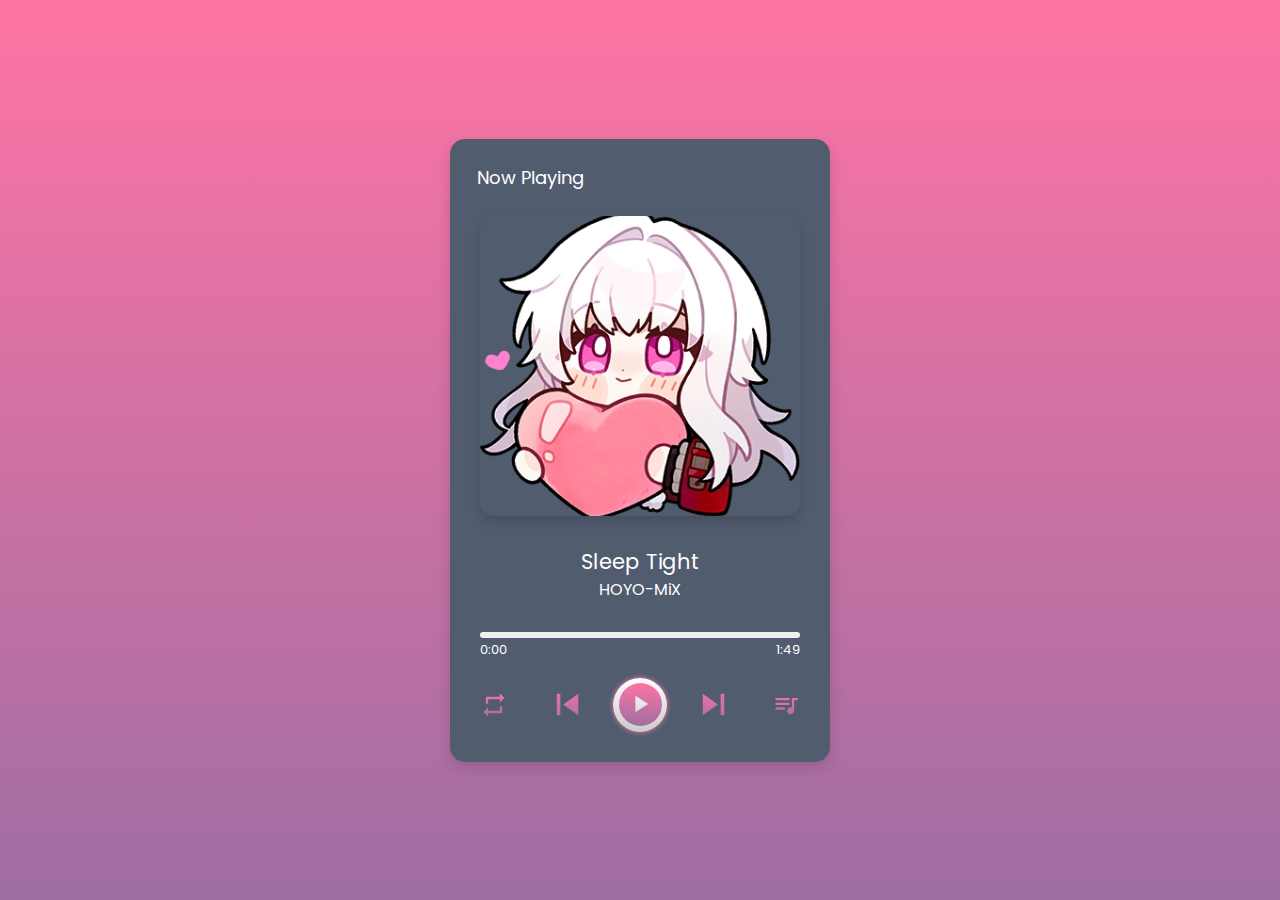
==== index.html @ b8c6e51e "All Update" ====
<!DOCTYPE html>
<!-- Coding By CodingNepal - youtube.com/codingnepal -->
<html lang="en">
<head>
  <meta charset="UTF-8">
  <meta name="viewport" content="width=device-width, initial-scale=1.0">
  <title>Honkai: Star rail player</title>
  <link rel="stylesheet" href="style.css">
  <link rel="stylesheet" href="https://fonts.googleapis.com/icon?family=Material+Icons">
</head>
<body>
  <div class="wrapper">
    <div class="top-bar">
      <span>Now Playing</span>
    </div>
    <div class="img-area">
      <img src="" alt="">
    </div>
    <div class="song-details">
      <p class="name"></p>
      <p class="artist"></p>
    </div>
    <div class="progress-area">
      <div class="progress-bar">
        <audio id="main-audio" src=""></audio>
      </div>
      <div class="song-timer">
        <span class="current-time">0:00</span>
        <span class="max-duration">0:00</span>
      </div>
    </div>
    <div class="controls">
      <i id="repeat-plist" class="material-icons" title="Playlist looped">repeat</i>
      <i id="prev" class="material-icons">skip_previous</i>
      <div class="play-pause">
        <i class="material-icons play">play_arrow</i>
      </div>
      <i id="next" class="material-icons">skip_next</i>
      <i id="more-music" class="material-icons">queue_music</i>
    </div>
    <div class="music-list">
    </div>
  </div>

  <script src="js/music-list.js"></script>
  <script src="js/script.js"></script>

</body>
</html>
---- style.css ----
@import url('https://fonts.googleapis.com/css2?family=Poppins:wght@200;300;400;500;600;700&display=swap');
*{
  margin: 0;
  padding: 0;
  box-sizing: border-box;
  font-family: "Poppins", sans-serif;
}
*::before, *::after{
  padding: 0;
  margin: 0;
}
:root{
  --pink: #ff74a4;
  --violet: #9f6ea3;
  --lightblack: #515C6F;
  --white: #ffffff;
  --darkwhite: #cecaca;
  --pinkshadow: #ffcbdd;
  --lightbshadow: rgba(0,0,0,0.15);
}
body{
  display: flex;
  align-items: center;
  justify-content: center;
  min-height: 100vh;
  background: linear-gradient(var(--pink) 0%, var(--violet) 100%);
}
.wrapper{
  width: 380px;
  padding: 25px 30px;
  overflow: hidden;
  position: relative;
  border-radius: 15px;
  background: var(--lightblack);
  box-shadow: 0px 6px 15px var(--lightbshadow);
}
.wrapper i{
  cursor: pointer;
}
.top-bar, .progress-area .song-timer, 
.controls, .music-list .header, .music-list ul li{
  display: flex;
  align-items: center;
  justify-content: space-between;
}
.top-bar i{
  font-size: 30px;
  color: var(--white);
}
.top-bar i:first-child{
  margin-left: -7px;
}
.top-bar span{
  font-size: 18px;
  margin-left: -3px;
  color: var(--white);
}
.img-area{
  width: 100%;
  height: 300px;
  overflow: hidden;
  margin-top: 25px;
  border-radius: 15px;
  box-shadow: 0px 6px 12px var(--lightbshadow);
}
.img-area img{
  width: 100%;
  height: 100%;
  object-fit: cover;
}
.song-details{
  text-align: center;
  margin: 30px 0;
}
.song-details p{
  color: var(--white);
}
.song-details .name{
  font-size: 21px;
}
.progress-area{
  height: 6px;
  width: 100%;
  border-radius: 50px;
  background: #f0f0f0;
  cursor: pointer;
}
.progress-area .progress-bar{
  height: inherit;
  width: 0%;
  position: relative;
  border-radius: inherit;
  background: linear-gradient(90deg, var(--pink) 0%, var(--violet) 100%);
}
.progress-bar::before{
  content: "";
  position: absolute;
  height: 12px;
  width: 12px;
  border-radius: 50%;
  top: 50%;
  right: -5px;
  z-index: 2;
  opacity: 0;
  pointer-events: none;
  transform: translateY(-50%);
  background: inherit;
  transition: opacity 0.2s ease;
}
.progress-area:hover .progress-bar::before{
  opacity: 1;
  pointer-events: auto;
}
.progress-area .song-timer{
  margin-top: 2px;
}
.song-timer span{
  font-size: 13px;
  color: var(--white);
}
.controls{
  margin: 40px 0 5px 0;
}
.controls i{
  font-size: 28px;
  user-select: none;
  background: linear-gradient(var(--pink) 0%, var(--violet) 100%);
  background-clip: text;
  -webkit-background-clip: text;
  -webkit-text-fill-color: transparent;
}
.controls i:nth-child(2),
.controls i:nth-child(4){
  font-size: 43px;
}
.controls #prev{
  margin-right: -13px;
}
.controls #next{
  margin-left: -13px;
}
.controls .play-pause{
  height: 54px;
  width: 54px;
  display: flex;
  cursor: pointer;
  align-items: center;
  justify-content: center;
  border-radius: 50%;
  background: linear-gradient(var(--white) 0%, var(--darkwhite) 100%);
  box-shadow: 0px 0px 5px var(--pink);
}
.play-pause::before{
  position: absolute;
  content: "";
  height: 43px;
  width: 43px;
  border-radius: inherit;
  background: linear-gradient(var(--pink) 0%, var(--violet) 100%);
}
.play-pause i{
  height: 43px;
  width: 43px;
  line-height: 43px;
  text-align: center;
  background: inherit;
  background-clip: text;
  -webkit-background-clip: text;
  -webkit-text-fill-color: transparent;
  position: absolute;
}
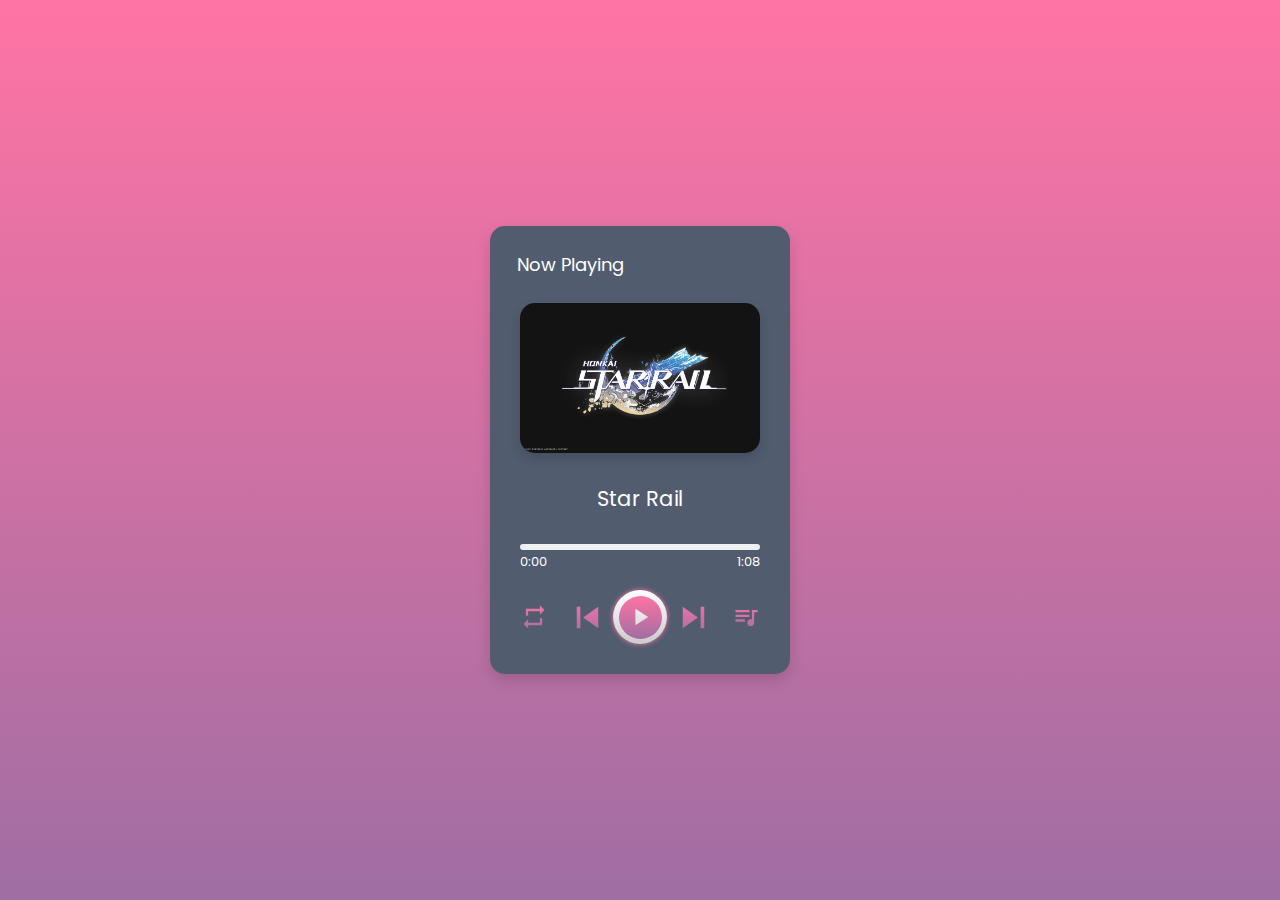
==== commit f6936a26: "update" ====
--- a/index.html
+++ b/index.html
@@ -18,7 +18,6 @@
     </div>
     <div class="song-details">
       <p class="name"></p>
-      <p class="artist"></p>
     </div>
     <div class="progress-area">
       <div class="progress-bar">
@@ -38,8 +37,6 @@
       <i id="next" class="material-icons">skip_next</i>
       <i id="more-music" class="material-icons">queue_music</i>
     </div>
-    <div class="music-list">
-    </div>
   </div>
 
   <script src="js/music-list.js"></script>
--- a/style.css
+++ b/style.css
@@ -26,7 +26,7 @@
   background: linear-gradient(var(--pink) 0%, var(--violet) 100%);
 }
 .wrapper{
-  width: 380px;
+  width: 300px;
   padding: 25px 30px;
   overflow: hidden;
   position: relative;
@@ -57,7 +57,7 @@
 }
 .img-area{
   width: 100%;
-  height: 300px;
+  height: 150px;
   overflow: hidden;
   margin-top: 25px;
   border-radius: 15px;
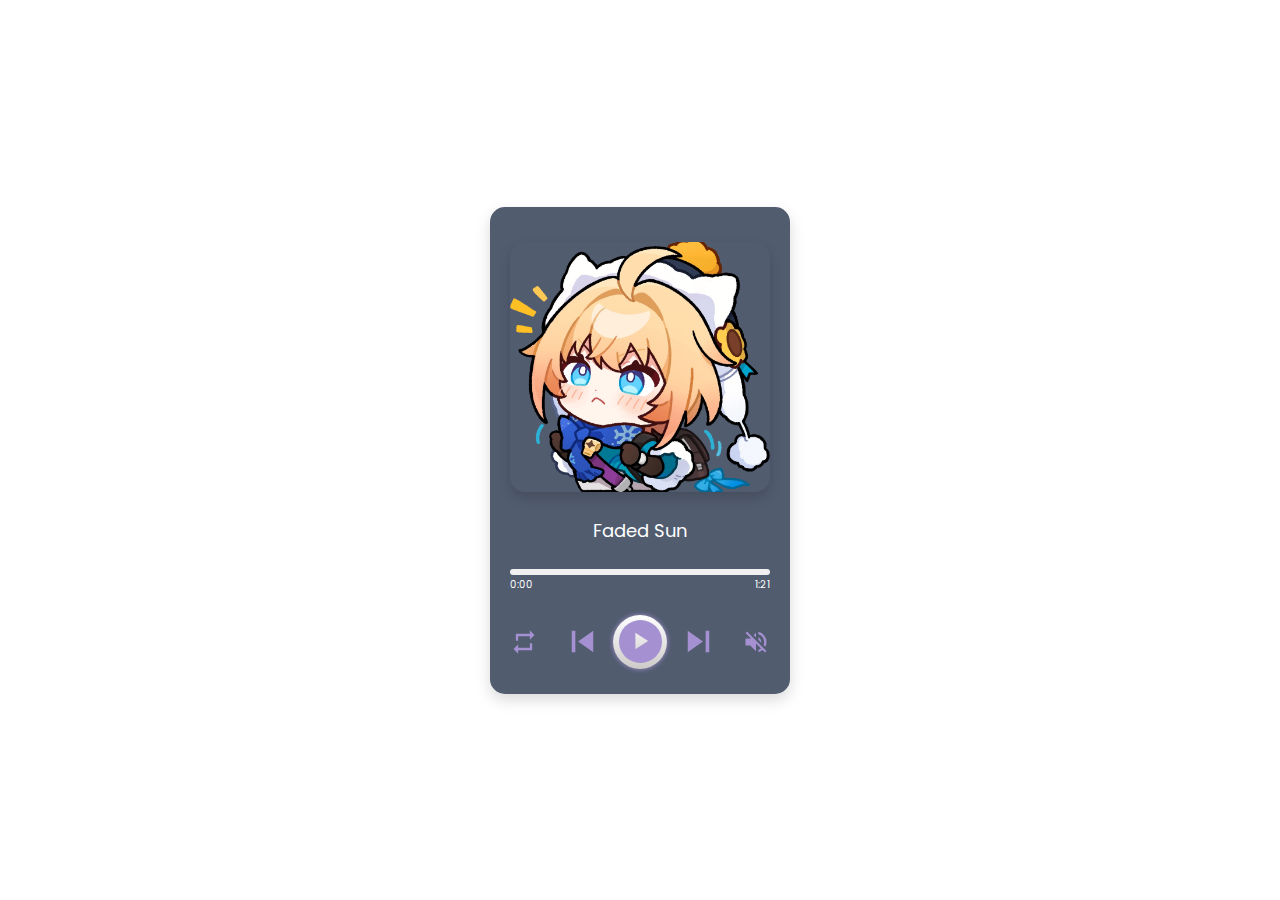
==== commit 4675d609: "update js" ====
--- a/index.html
+++ b/index.html
@@ -11,7 +11,7 @@
 <body>
   <div class="wrapper">
     <div class="top-bar">
-      <span>Now Playing</span>
+      <span class="today"></span>
     </div>
     <div class="img-area">
       <img src="" alt="">
@@ -35,7 +35,7 @@
         <i class="material-icons play">play_arrow</i>
       </div>
       <i id="next" class="material-icons">skip_next</i>
-      <i id="more-music" class="material-icons">queue_music</i>
+      <i id="mute" class="material-icons" title="Volume on">volume_off</i>
     </div>
   </div>
 
--- a/style.css
+++ b/style.css
@@ -10,12 +10,10 @@
   margin: 0;
 }
 :root{
-  --pink: #ff74a4;
-  --violet: #9f6ea3;
+  --violet: #A590D1;
   --lightblack: #515C6F;
   --white: #ffffff;
   --darkwhite: #cecaca;
-  --pinkshadow: #ffcbdd;
   --lightbshadow: rgba(0,0,0,0.15);
 }
 body{
@@ -23,11 +21,10 @@
   align-items: center;
   justify-content: center;
   min-height: 100vh;
-  background: linear-gradient(var(--pink) 0%, var(--violet) 100%);
 }
 .wrapper{
   width: 300px;
-  padding: 25px 30px;
+  padding: 20px 20px;
   overflow: hidden;
   position: relative;
   border-radius: 15px;
@@ -44,22 +41,22 @@
   justify-content: space-between;
 }
 .top-bar i{
-  font-size: 30px;
+  font-size: 25px;
   color: var(--white);
 }
 .top-bar i:first-child{
   margin-left: -7px;
 }
 .top-bar span{
-  font-size: 18px;
+  font-size: 15px;
   margin-left: -3px;
   color: var(--white);
 }
 .img-area{
   width: 100%;
-  height: 150px;
+  height: 250px;
   overflow: hidden;
-  margin-top: 25px;
+  margin-top: 15px;
   border-radius: 15px;
   box-shadow: 0px 6px 12px var(--lightbshadow);
 }
@@ -70,13 +67,13 @@
 }
 .song-details{
   text-align: center;
-  margin: 30px 0;
+  margin: 25px 0;
 }
 .song-details p{
   color: var(--white);
 }
 .song-details .name{
-  font-size: 21px;
+  font-size: 18px;
 }
 .progress-area{
   height: 6px;
@@ -90,7 +87,7 @@
   width: 0%;
   position: relative;
   border-radius: inherit;
-  background: linear-gradient(90deg, var(--pink) 0%, var(--violet) 100%);
+  background: var(--violet);
 }
 .progress-bar::before{
   content: "";
@@ -115,7 +112,7 @@
   margin-top: 2px;
 }
 .song-timer span{
-  font-size: 13px;
+  font-size: 10px;
   color: var(--white);
 }
 .controls{
@@ -124,7 +121,7 @@
 .controls i{
   font-size: 28px;
   user-select: none;
-  background: linear-gradient(var(--pink) 0%, var(--violet) 100%);
+  background: var(--violet);
   background-clip: text;
   -webkit-background-clip: text;
   -webkit-text-fill-color: transparent;
@@ -148,7 +145,7 @@
   justify-content: center;
   border-radius: 50%;
   background: linear-gradient(var(--white) 0%, var(--darkwhite) 100%);
-  box-shadow: 0px 0px 5px var(--pink);
+  box-shadow: 0px 0px 5px var(--violet);
 }
 .play-pause::before{
   position: absolute;
@@ -156,7 +153,7 @@
   height: 43px;
   width: 43px;
   border-radius: inherit;
-  background: linear-gradient(var(--pink) 0%, var(--violet) 100%);
+  background: var(--violet);
 }
 .play-pause i{
   height: 43px;
